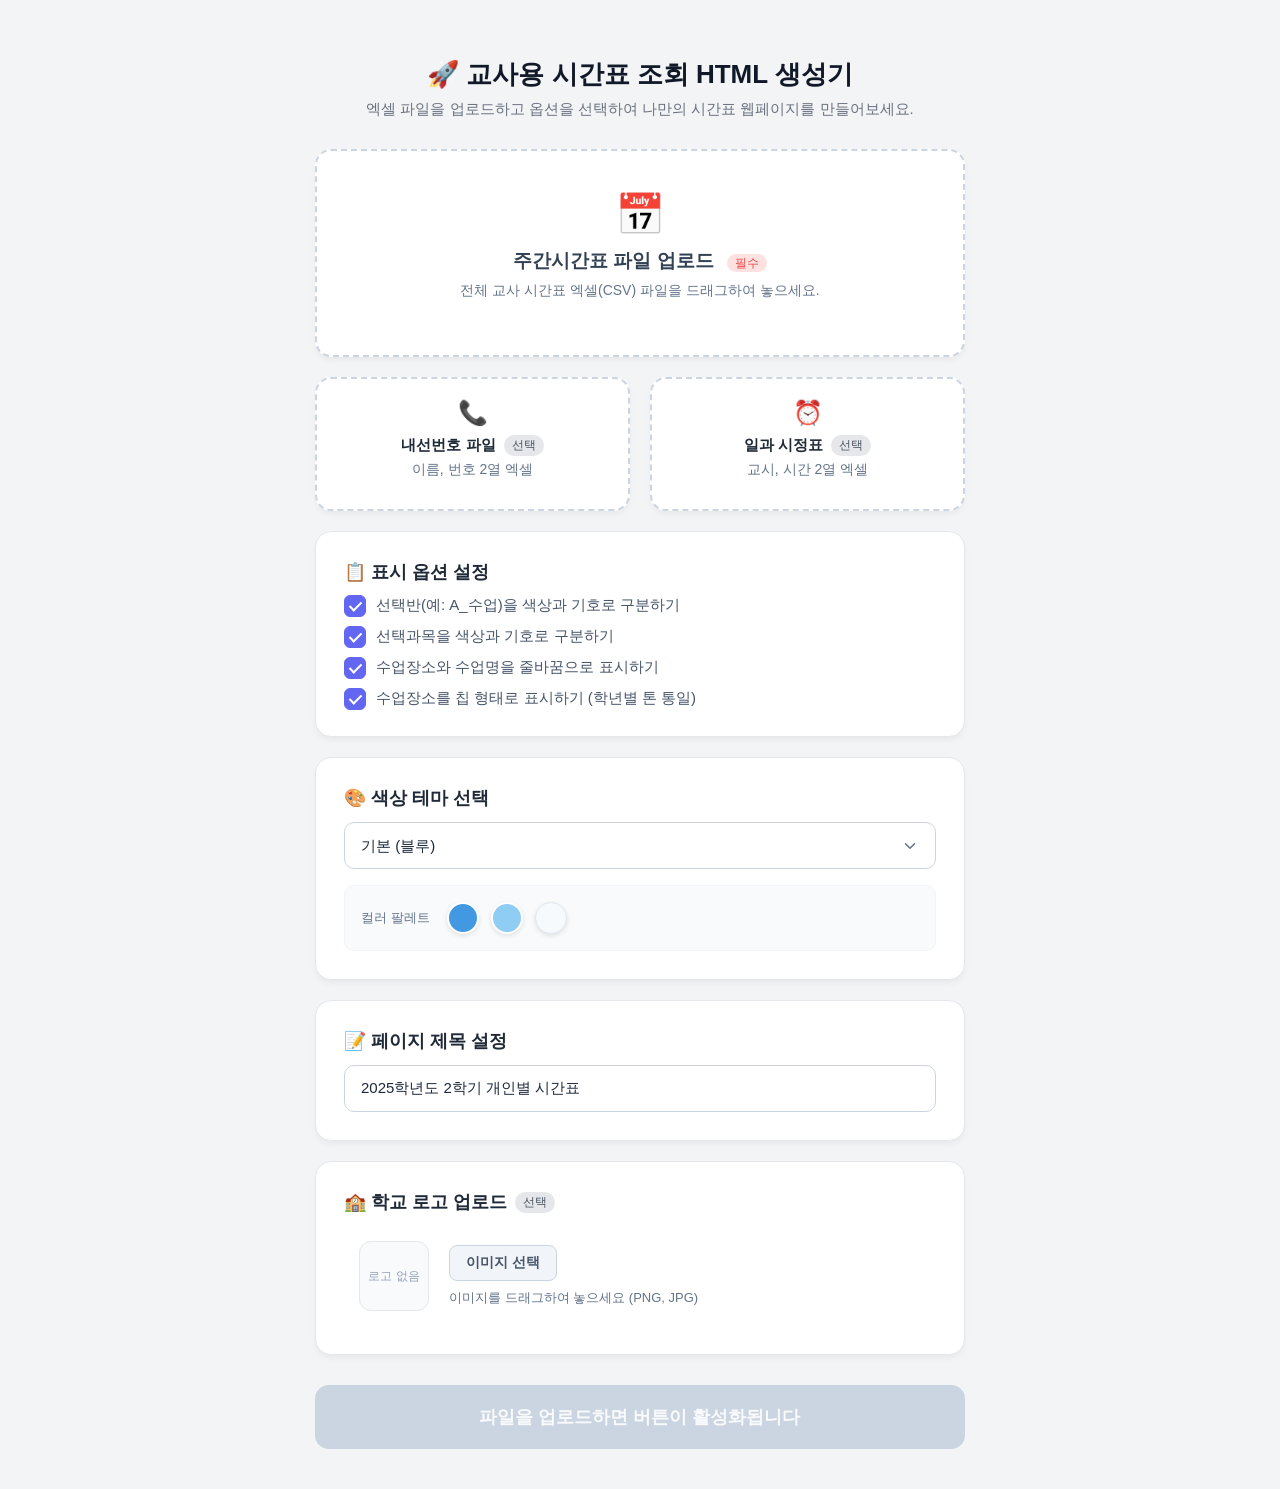
==== index.html @ b6104d89 "Add files via upload" ====
<!DOCTYPE html>
<html lang="ko">
<head>
    <meta charset="UTF-8">
    <meta name="viewport" content="width=device-width, initial-scale=1.0">
    <title>교사용 시간표 조회 HTML 생성기</title>
    <link rel="stylesheet" as="style" crossorigin href="https://cdn.jsdelivr.net/gh/orioncactus/pretendard@v1.3.9/dist/web/static/pretendard.min.css" />
    <link rel="stylesheet" href="style.css">
    <script src="https://cdnjs.cloudflare.com/ajax/libs/xlsx/0.18.5/xlsx.full.min.js"></script>
</head>
<body>
    <div class="app-wrapper">
        <header class="header">
            <h1>🚀 교사용 시간표 조회 HTML 생성기</h1>
            <p>엑셀 파일을 업로드하고 옵션을 선택하여 나만의 시간표 웹페이지를 만들어보세요.</p>
        </header>
        
        <div class="section-box upload-box" id="excel-drop-zone">
            <div class="upload-icon">📅</div>
            <h3>주간시간표 파일 업로드 <span class="badge required">필수</span></h3>
            <p>전체 교사 시간표 엑셀(CSV) 파일을 드래그하여 놓으세요.</p>
            <input type="file" id="excel-file" accept=".xlsx, .xls, .csv" style="display: none;">
            <div id="upload-status" class="upload-status"></div>
        </div>

        <div class="upload-grid">
            <div class="section-box upload-box small-box" id="ext-drop-zone">
                <div class="upload-icon-small">📞</div>
                <h4>내선번호 파일 <span class="badge">선택</span></h4>
                <p>이름, 번호 2열 엑셀</p>
                <input type="file" id="ext-file" accept=".xlsx, .xls, .csv" style="display: none;">
                <div id="ext-status" class="upload-status-small"></div>
            </div>
            
            <div class="section-box upload-box small-box" id="bell-drop-zone">
                <div class="upload-icon-small">⏰</div>
                <h4>일과 시정표 <span class="badge">선택</span></h4>
                <p>교시, 시간 2열 엑셀</p>
                <input type="file" id="bell-file" accept=".xlsx, .xls, .csv" style="display: none;">
                <div id="bell-status" class="upload-status-small"></div>
            </div>
        </div>

        <div class="section-box">
            <h3 class="box-title">📋 표시 옵션 설정</h3>
            <div class="checkbox-group">
                <label class="custom-checkbox">
                    <input type="checkbox" id="opt-color1" checked>
                    <span class="checkmark"></span>
                    선택반(예: A_수업)을 색상과 기호로 구분하기
                </label>
                <label class="custom-checkbox">
                    <input type="checkbox" id="opt-color2" checked>
                    <span class="checkmark"></span>
                    선택과목을 색상과 기호로 구분하기
                </label>
                <label class="custom-checkbox">
                    <input type="checkbox" id="opt-linebreak" checked>
                    <span class="checkmark"></span>
                    수업장소와 수업명을 줄바꿈으로 표시하기
                </label>
                <label class="custom-checkbox">
                    <input type="checkbox" id="opt-chip" checked>
                    <span class="checkmark"></span>
                    수업장소를 칩 형태로 표시하기 (학년별 톤 통일)
                </label>
            </div>
        </div>

        <div class="section-box">
            <h3 class="box-title">🎨 색상 테마 선택</h3>
            <select id="theme-select" class="custom-select">
                <option value="blue">기본 (블루)</option>
                <option value="dark">다크 (검정/회색)</option>
                <option value="green">그린 (자연)</option>
                <option value="purple">퍼플 (보라)</option>
                <option value="orange">오렌지 (따뜻함)</option>
                <option value="teal">틸 (바다)</option>
            </select>
            <div id="theme-preview" class="theme-preview"></div>
        </div>

        <div class="section-box">
            <h3 class="box-title">📝 페이지 제목 설정</h3>
            <input type="text" id="page-title" class="custom-input" value="2025학년도 2학기 개인별 시간표" placeholder="생성될 페이지 제목을 입력하세요">
        </div>

        <div class="section-box">
            <h3 class="box-title">🏫 학교 로고 업로드 <span class="badge">선택</span></h3>
            <div class="logo-upload-container" id="logo-drop-zone">
                <div class="logo-preview-wrapper">
                    <img id="logo-preview" src="" alt="로고 미리보기" style="display: none;">
                    <div id="logo-placeholder" class="logo-placeholder">로고 없음</div>
                </div>
                <div class="logo-instructions">
                    <label for="logo-file" class="upload-btn">이미지 선택</label>
                    <p>이미지를 드래그하여 놓으세요 (PNG, JPG)</p>
                    <input type="file" id="logo-file" accept="image/*" style="display: none;">
                </div>
            </div>
        </div>

        <button id="generate-btn" class="generate-btn" disabled>파일을 업로드하면 버튼이 활성화됩니다</button>
    </div>
    
    <script src="script.js"></script>
</body>
</html>
---- style.css ----
* { box-sizing: border-box; }
body { font-family: 'Pretendard', 'Noto Sans KR', sans-serif; background-color: #f3f4f6; color: #1f2937; display: flex; justify-content: center; padding: 40px 20px; margin: 0; }
.app-wrapper { max-width: 650px; width: 100%; }
.header { text-align: center; margin-bottom: 30px; }
.header h1 { font-size: 26px; font-weight: 800; margin-bottom: 8px; color: #111827; }
.header p { color: #6b7280; font-size: 15px; margin: 0; }

.section-box { background-color: #ffffff; border: 1px solid #e5e7eb; border-radius: 16px; padding: 28px; margin-bottom: 20px; box-shadow: 0 4px 6px -1px rgba(0, 0, 0, 0.05); transition: all 0.2s; }
.section-box:hover { box-shadow: 0 10px 15px -3px rgba(0, 0, 0, 0.05); }

.box-title { font-size: 18px; margin-top: 0; margin-bottom: 12px; color: #1f2937; display: flex; align-items: center; }
.box-desc { font-size: 14px; color: #6b7280; margin-bottom: 16px; margin-top: -5px; }
.badge { font-size: 12px; background: #e5e7eb; color: #4b5563; padding: 2px 8px; border-radius: 12px; margin-left: 8px; font-weight: 500; }
.badge.required { background: #fee2e2; color: #ef4444; }

/* 업로드 박스 레이아웃 */
.upload-box { text-align: center; border: 2px dashed #cbd5e1; cursor: pointer; padding: 40px 20px; }
.upload-box:hover { border-color: #6366f1; background-color: #eef2ff; }
.upload-icon { font-size: 40px; margin-bottom: 10px; }
.upload-box h3 { margin: 0 0 8px 0; color: #334155; }
.upload-box p { color: #64748b; font-size: 14px; margin: 0; }
.upload-status { margin-top: 15px; font-weight: 600; color: #4f46e5; }

/* 선택 옵션 그리드 */
.upload-grid { display: grid; grid-template-columns: 1fr 1fr; gap: 20px; margin-bottom: 20px; }
.small-box { padding: 20px 15px; margin-bottom: 0; }
.upload-icon-small { font-size: 24px; margin-bottom: 8px; }
.small-box h4 { margin: 0 0 5px 0; font-size: 15px; display: flex; align-items: center; justify-content: center; }
.upload-status-small { margin-top: 10px; font-size: 13px; font-weight: 600; color: #059669; }

/* 드래그 시각 효과 */
.upload-box.dragover { border-color: #4f46e5; background-color: #e0e7ff; transform: scale(1.02); }
#logo-drop-zone { transition: all 0.2s ease; cursor: pointer; }
#logo-drop-zone.dragover { background-color: #eef2ff; border-radius: 12px; box-shadow: inset 0 0 0 2px #6366f1; }

.checkbox-group { display: flex; flex-direction: column; gap: 12px; }
.custom-checkbox { position: relative; display: flex; align-items: center; cursor: pointer; font-size: 15px; color: #475569; padding-left: 32px; user-select: none; }
.custom-checkbox input { position: absolute; opacity: 0; cursor: pointer; height: 0; width: 0; }
.checkmark { position: absolute; top: 50%; left: 0; transform: translateY(-50%); height: 22px; width: 22px; background-color: #f1f5f9; border: 1px solid #cbd5e1; border-radius: 6px; transition: all 0.2s; }
.custom-checkbox:hover input ~ .checkmark { background-color: #e2e8f0; }
.custom-checkbox input:checked ~ .checkmark { background-color: #6366f1; border-color: #6366f1; }
.checkmark:after { content: ""; position: absolute; display: none; left: 7px; top: 3px; width: 5px; height: 10px; border: solid white; border-width: 0 2px 2px 0; transform: rotate(45deg); }
.custom-checkbox input:checked ~ .checkmark:after { display: block; }

.custom-select, .custom-input { width: 100%; padding: 14px 16px; border: 1px solid #cbd5e1; border-radius: 10px; font-size: 15px; font-family: inherit; color: #1e293b; background-color: #fff; transition: all 0.2s; }
.custom-select { appearance: none; background-image: url("data:image/svg+xml;charset=UTF-8,%3csvg xmlns='http://www.w3.org/2000/svg' viewBox='0 0 24 24' fill='none' stroke='%2364748b' stroke-width='2' stroke-linecap='round' stroke-linejoin='round'%3e%3cpolyline points='6 9 12 15 18 9'%3e%3c/polyline%3e%3c/svg%3e"); background-repeat: no-repeat; background-position: right 16px center; background-size: 18px; cursor: pointer; }
.custom-select:focus, .custom-input:focus { outline: none; border-color: #6366f1; box-shadow: 0 0 0 3px rgba(99, 102, 241, 0.2); }

.theme-preview { display: flex; align-items: center; gap: 12px; margin-top: 16px; padding: 16px; background: #f8fafc; border-radius: 10px; border: 1px solid #f1f5f9; }
.theme-preview span { font-size: 13px; color: #64748b; font-weight: 500; margin-right: 5px; }
.color-chip { width: 32px; height: 32px; border-radius: 50%; box-shadow: 0 2px 5px rgba(0,0,0,0.1); border: 2px solid #fff; }

.logo-upload-container { display: flex; align-items: center; gap: 20px; padding: 15px; border-radius: 12px;}
.logo-preview-wrapper { width: 70px; height: 70px; border-radius: 12px; border: 1px solid #e2e8f0; background: #f8fafc; display: flex; justify-content: center; align-items: center; overflow: hidden; pointer-events: none; }
#logo-preview { max-width: 100%; max-height: 100%; object-fit: contain; padding: 5px; }
.logo-placeholder { font-size: 12px; color: #94a3b8; text-align: center; }
.upload-btn { display: inline-block; padding: 8px 16px; background: #f1f5f9; border: 1px solid #cbd5e1; border-radius: 8px; font-size: 14px; font-weight: 600; color: #475569; cursor: pointer; transition: all 0.2s; margin-bottom: 8px; }
.upload-btn:hover { background: #e2e8f0; }
.logo-instructions p { margin: 0; font-size: 13px; color: #64748b; pointer-events: none; }

.generate-btn { width: 100%; padding: 20px; background-color: #4f46e5; color: white; border: none; border-radius: 14px; font-size: 18px; font-weight: 700; cursor: pointer; margin-top: 10px; transition: all 0.2s; box-shadow: 0 4px 12px rgba(79, 70, 229, 0.3); }
.generate-btn:hover:not(:disabled) { background-color: #4338ca; transform: translateY(-2px); box-shadow: 0 6px 16px rgba(79, 70, 229, 0.4); }
.generate-btn:disabled { background-color: #cbd5e1; color: #f8fafc; cursor: not-allowed; box-shadow: none; transform: none; }

@media (max-width: 600px) { .upload-grid { grid-template-columns: 1fr; } }
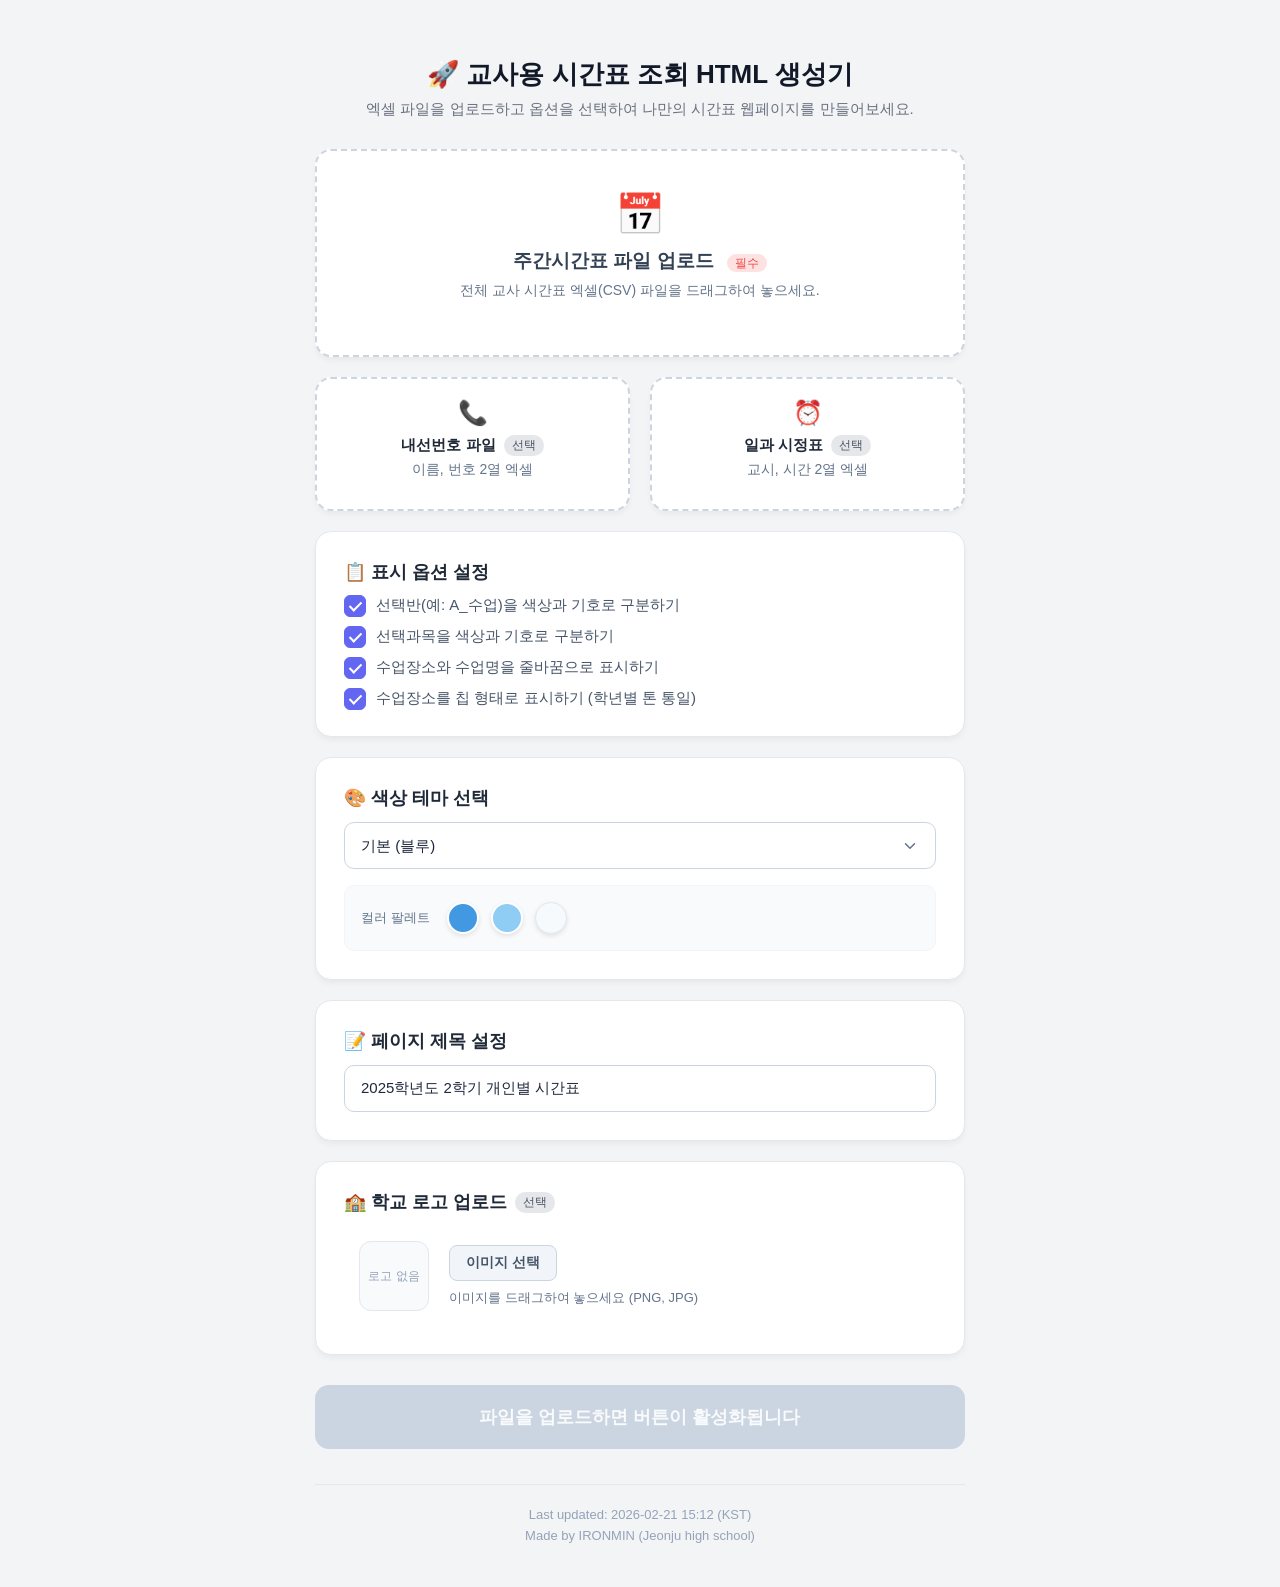
==== commit 89a456ef: "Add files via upload" ====
--- a/index.html
+++ b/index.html
@@ -101,6 +101,11 @@
         </div>
 
         <button id="generate-btn" class="generate-btn" disabled>파일을 업로드하면 버튼이 활성화됩니다</button>
+
+        <div class="footer-credit">
+            <p>Last updated: 2026-02-21 15:12 (KST)</p>
+            <p>Made by IRONMIN (Jeonju high school)</p>
+        </div>
     </div>
     
     <script src="script.js"></script>
--- a/style.css
+++ b/style.css
@@ -13,7 +13,6 @@
 .badge { font-size: 12px; background: #e5e7eb; color: #4b5563; padding: 2px 8px; border-radius: 12px; margin-left: 8px; font-weight: 500; }
 .badge.required { background: #fee2e2; color: #ef4444; }
 
-/* 업로드 박스 레이아웃 */
 .upload-box { text-align: center; border: 2px dashed #cbd5e1; cursor: pointer; padding: 40px 20px; }
 .upload-box:hover { border-color: #6366f1; background-color: #eef2ff; }
 .upload-icon { font-size: 40px; margin-bottom: 10px; }
@@ -21,14 +20,12 @@
 .upload-box p { color: #64748b; font-size: 14px; margin: 0; }
 .upload-status { margin-top: 15px; font-weight: 600; color: #4f46e5; }
 
-/* 선택 옵션 그리드 */
 .upload-grid { display: grid; grid-template-columns: 1fr 1fr; gap: 20px; margin-bottom: 20px; }
 .small-box { padding: 20px 15px; margin-bottom: 0; }
 .upload-icon-small { font-size: 24px; margin-bottom: 8px; }
 .small-box h4 { margin: 0 0 5px 0; font-size: 15px; display: flex; align-items: center; justify-content: center; }
 .upload-status-small { margin-top: 10px; font-size: 13px; font-weight: 600; color: #059669; }
 
-/* 드래그 시각 효과 */
 .upload-box.dragover { border-color: #4f46e5; background-color: #e0e7ff; transform: scale(1.02); }
 #logo-drop-zone { transition: all 0.2s ease; cursor: pointer; }
 #logo-drop-zone.dragover { background-color: #eef2ff; border-radius: 12px; box-shadow: inset 0 0 0 2px #6366f1; }
@@ -62,4 +59,16 @@
 .generate-btn:hover:not(:disabled) { background-color: #4338ca; transform: translateY(-2px); box-shadow: 0 6px 16px rgba(79, 70, 229, 0.4); }
 .generate-btn:disabled { background-color: #cbd5e1; color: #f8fafc; cursor: not-allowed; box-shadow: none; transform: none; }
 
+/* 🔥 하단 크레딧 스타일 */
+.footer-credit {
+    text-align: center;
+    margin-top: 35px;
+    padding-top: 20px;
+    border-top: 1px solid #e2e8f0;
+    color: #94a3b8;
+    font-size: 13px;
+    line-height: 1.6;
+}
+.footer-credit p { margin: 0; }
+
 @media (max-width: 600px) { .upload-grid { grid-template-columns: 1fr; } }
